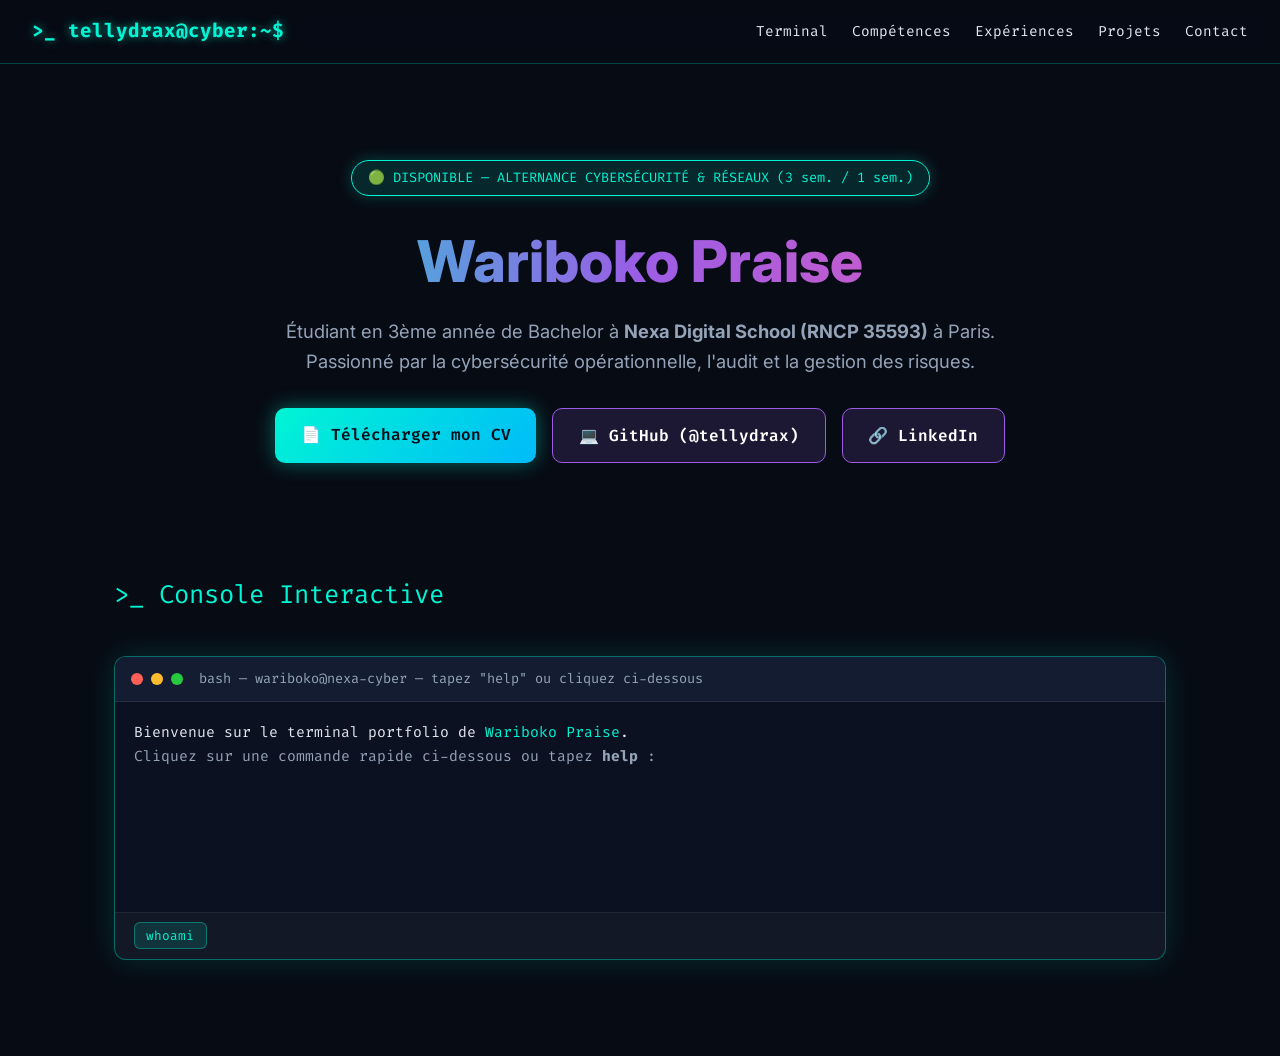
==== index.html @ 9acf6474 "Add initial HTML structure for portfolio site" ====
<!DOCTYPE html>
<html lang="fr">
<head>
  <meta charset="UTF-8" />
  <meta name="viewport" content="width=device-width, initial-scale=1.0" />
  <title>Wariboko Praise | Cybersécurité & Réseaux</title>
  <link href="https://fonts.googleapis.com/css2?family=Fira+Code:wght@400;600;700&family=Inter:wght@400;600;800&display=swap" rel="stylesheet">
  <style>
    :root {
      --bg: #070b14;
      --card: rgba(15, 23, 42, 0.85);
      --cyan: #00f5d4;
      --purple: #9b5de5;
      --pink: #f15bb5;
      --yellow: #fee440;
      --text: #e2e8f0;
      --muted: #94a3b8;
    }

    * { box-sizing: border-box; margin: 0; padding: 0; scroll-behavior: smooth; }

    body {
      background-color: var(--bg);
      color: var(--text);
      font-family: 'Inter', sans-serif;
      overflow-x: hidden;
      line-height: 1.6;
    }

    canvas#matrix {
      position: fixed;
      top: 0; left: 0;
      width: 100%; height: 100%;
      z-index: -1;
      opacity: 0.16;
    }

    nav {
      position: sticky;
      top: 0;
      z-index: 100;
      backdrop-filter: blur(12px);
      background: rgba(7, 11, 20, 0.8);
      border-bottom: 1px solid rgba(0, 245, 212, 0.25);
      padding: 1rem 2rem;
      display: flex;
      justify-content: space-between;
      align-items: center;
    }

    .logo {
      font-family: 'Fira Code', monospace;
      font-weight: 700;
      font-size: 1.2rem;
      color: var(--cyan);
      text-shadow: 0 0 10px rgba(0, 245, 212, 0.6);
    }

    .nav-links { display: flex; gap: 1.5rem; flex-wrap: wrap; }
    .nav-links a {
      color: var(--text);
      text-decoration: none;
      font-family: 'Fira Code', monospace;
      font-size: 0.9rem;
      transition: 0.25s;
    }
    .nav-links a:hover { color: var(--cyan); text-shadow: 0 0 8px var(--cyan); }

    .container { max-width: 1100px; margin: 0 auto; padding: 2rem 1.5rem; }

    .hero {
      text-align: center;
      padding: 4rem 1rem 3rem;
    }

    .badge-status {
      display: inline-block;
      padding: 0.4rem 1rem;
      border-radius: 999px;
      background: rgba(0, 245, 212, 0.12);
      border: 1px solid var(--cyan);
      color: var(--cyan);
      font-family: 'Fira Code', monospace;
      font-size: 0.85rem;
      margin-bottom: 1.2rem;
      box-shadow: 0 0 15px rgba(0, 245, 212, 0.25);
    }

    h1 {
      font-size: clamp(2.2rem, 5vw, 3.6rem);
      font-weight: 800;
      background: linear-gradient(90deg, var(--cyan), var(--purple), var(--pink));
      -webkit-background-clip: text;
      -webkit-text-fill-color: transparent;
      margin-bottom: 0.6rem;
    }

    .subtitle {
      font-size: 1.15rem;
      color: var(--muted);
      max-width: 720px;
      margin: 0 auto 2rem;
    }

    .cta-group {
      display: flex;
      gap: 1rem;
      justify-content: center;
      flex-wrap: wrap;
    }

    .btn {
      padding: 0.85rem 1.6rem;
      border-radius: 10px;
      font-family: 'Fira Code', monospace;
      font-weight: 600;
      text-decoration: none;
      transition: transform 0.2s, box-shadow 0.2s;
      cursor: pointer;
    }

    .btn-primary {
      background: linear-gradient(135deg, var(--cyan), #00bbf9);
      color: #041019;
      box-shadow: 0 0 20px rgba(0, 245, 212, 0.4);
    }
    .btn-primary:hover { transform: translateY(-3px); box-shadow: 0 0 28px rgba(0, 245, 212, 0.7); }

    .btn-secondary {
      background: rgba(155, 93, 229, 0.15);
      border: 1px solid var(--purple);
      color: #fff;
    }
    .btn-secondary:hover { transform: translateY(-3px); box-shadow: 0 0 20px rgba(155, 93, 229, 0.5); }

    .terminal {
      background: #0b1120;
      border: 1px solid rgba(0, 245, 212, 0.4);
      border-radius: 12px;
      box-shadow: 0 0 30px rgba(0, 245, 212, 0.15);
      margin: 2.5rem auto;
      overflow: hidden;
      font-family: 'Fira Code', monospace;
    }

    .terminal-header {
      background: #131c31;
      padding: 0.7rem 1rem;
      display: flex;
      align-items: center;
      gap: 0.5rem;
      border-bottom: 1px solid rgba(255,255,255,0.08);
    }

    .dot { width: 12px; height: 12px; border-radius: 50%; }
    .dot.red { background: #ff5f56; }
    .dot.yellow { background: #ffbd2e; }
    .dot.green { background: #27c93f; }
    .terminal-title { margin-left: 0.5rem; font-size: 0.85rem; color: var(--muted); }

    .terminal-body {
      padding: 1.2rem;
      min-height: 210px;
      max-height: 300px;
      overflow-y: auto;
      font-size: 0.92rem;
    }

    .cmd-line { display: flex; align-items: center; gap: 0.5rem; margin-top: 0.6rem; }
    .prompt { color: var(--cyan); font-weight: 700; }

    #terminal-input {
      background: transparent;
      border: none;
      outline: none;
      color: #fff;
      font-family: 'Fira Code', monospace;
      font-size: 0.92rem;
      width: 100%;
    }

    .quick-cmds {
      padding: 0.6rem 1.2rem;
      background: rgba(255,255,255,0.03);
      display: flex;
      gap: 0.6rem;
      flex-wrap: wrap;
      border-top: 1px solid rgba(255,255,255,0.06);
    }

    .chip {
      background: rgba(0, 245, 212, 0.12);
      border: 1px solid rgba(0, 245, 212, 0.35);
      color: var(--cyan);
      padding: 0.25rem 0.7rem;
      border-radius: 6px;
      font-family: 'Fira Code', monospace;
      font-size: 0.8rem;
      cursor: pointer;
      transition: 0.2s;
    }
    .chip:hover { background: var(--cyan); color: #051019; }

    section { margin: 4rem 0; }
    .section-title {
      font-family: 'Fira Code', monospace;
      font-size: 1.6rem;
      margin-bottom: 1.5rem;
      color: var(--cyan);
      display: flex;
      align-items: center;
      gap: 0.6rem;
    }

    .grid {
      display: grid;
      grid-template-columns: repeat(auto-fit, minmax(290px, 1fr));
      gap: 1.5rem;
    }

    .card {
      background: var(--card);
      border: 1px solid rgba(155, 93, 229, 0.35);
      border-radius: 14px;
      padding: 1.5rem;
      backdrop-filter: blur(10px);
      transition: transform 0.25s, border-color 0.25s, box-shadow 0.25s;
    }

    .card:hover {
      transform: translateY(-5px);
      border-color: var(--cyan);
      box-shadow: 0 10px 25px rgba(0, 245, 212, 0.18);
    }

    .card h3 { color: #fff; margin-bottom: 0.5rem; font-size: 1.15rem; }
    .card .meta { color: var(--pink); font-family: 'Fira Code', monospace; font-size: 0.85rem; margin-bottom: 0.8rem; }
    .card ul { padding-left: 1.1rem; color: var(--muted); font-size: 0.95rem; }
    .card ul li { margin-bottom: 0.4rem; }

    .tags { display: flex; flex-wrap: wrap; gap: 0.5rem; margin-top: 0.8rem; }
    .tag {
      font-family: 'Fira Code', monospace;
      font-size: 0.78rem;
      padding: 0.3rem 0.65rem;
      border-radius: 6px;
      background: rgba(241, 91, 181, 0.15);
      border: 1px solid rgba(241, 91, 181, 0.4);
      color: #ff85d0;
    }
    .tag.cyan {
      background: rgba(0, 245, 212, 0.12);
      border-color: rgba(0, 245, 212, 0.4);
      color: var(--cyan);
    }
    .tag.yellow {
      background: rgba(254, 228, 64, 0.12);
      border-color: rgba(254, 228, 64, 0.4);
      color: var(--yellow);
    }

    footer {
      text-align: center;
      padding: 2.5rem 1rem;
      border-top: 1px solid rgba(255,255,255,0.08);
      color: var(--muted);
      font-family: 'Fira Code', monospace;
      font-size: 0.85rem;
    }
  </style>
</head>
<body>

<canvas id="matrix"></canvas>

<nav>
  <div class="logo">&gt;_ tellydrax@cyber:~$</div>
  <div class="nav-links">
    <a href="#terminal">Terminal</a>
    <a href="#competences">Compétences</a>
    <a href="#experiences">Expériences</a>
    <a href="#projets">Projets</a>
    <a href="#contact">Contact</a>
  </div>
</nav>

<div class="container">
  <!-- HERO -->
  <header class="hero">
    <div class="badge-status">🟢 DISPONIBLE — ALTERNANCE CYBERSÉCURITÉ & RÉSEAUX (3 sem. / 1 sem.)</div>
    <h1>Wariboko Praise</h1>
    <p class="subtitle">
      Étudiant en 3ème année de Bachelor à <strong>Nexa Digital School (RNCP 35593)</strong> à Paris.
      Passionné par la cybersécurité opérationnelle, l'audit et la gestion des risques.
    </p>
    <div class="cta-group">
      <a href="CV_Wariboko_Praise.pdf" target="_blank" class="btn btn-primary">📄 Télécharger mon CV</a>
      <a href="https://github.com/tellydrax" target="_blank" class="btn btn-secondary">💻 GitHub (@tellydrax)</a>
      <a href="https://www.linkedin.com/in/wariboko-praise" target="_blank" class="btn btn-secondary">🔗 LinkedIn</a>
    </div>
  </header>

  <!-- INTERACTIVE TERMINAL -->
  <section id="terminal">
    <div class="section-title">&gt;_ Console Interactive</div>
    <div class="terminal">
      <div class="terminal-header">
        <span class="dot red"></span>
        <span class="dot yellow"></span>
        <span class="dot green"></span>
        <span class="terminal-title">bash — wariboko@nexa-cyber — tapez "help" ou cliquez ci-dessous</span>
      </div>
      <div class="terminal-body" id="terminal-output">
        <div>Bienvenue sur le terminal portfolio de <span style="color:var(--cyan)">Wariboko Praise</span>.</div>
        <div style="color:var(--muted)">Cliquez sur une commande rapide ci-dessous ou tapez <b>help</b> :</div>
      </div>
      <div class="quick-cmds">
        <button class="chip" onclick="runCmd('whoami')">whoami</button>
        <button class="chip" onclick="runCmd('
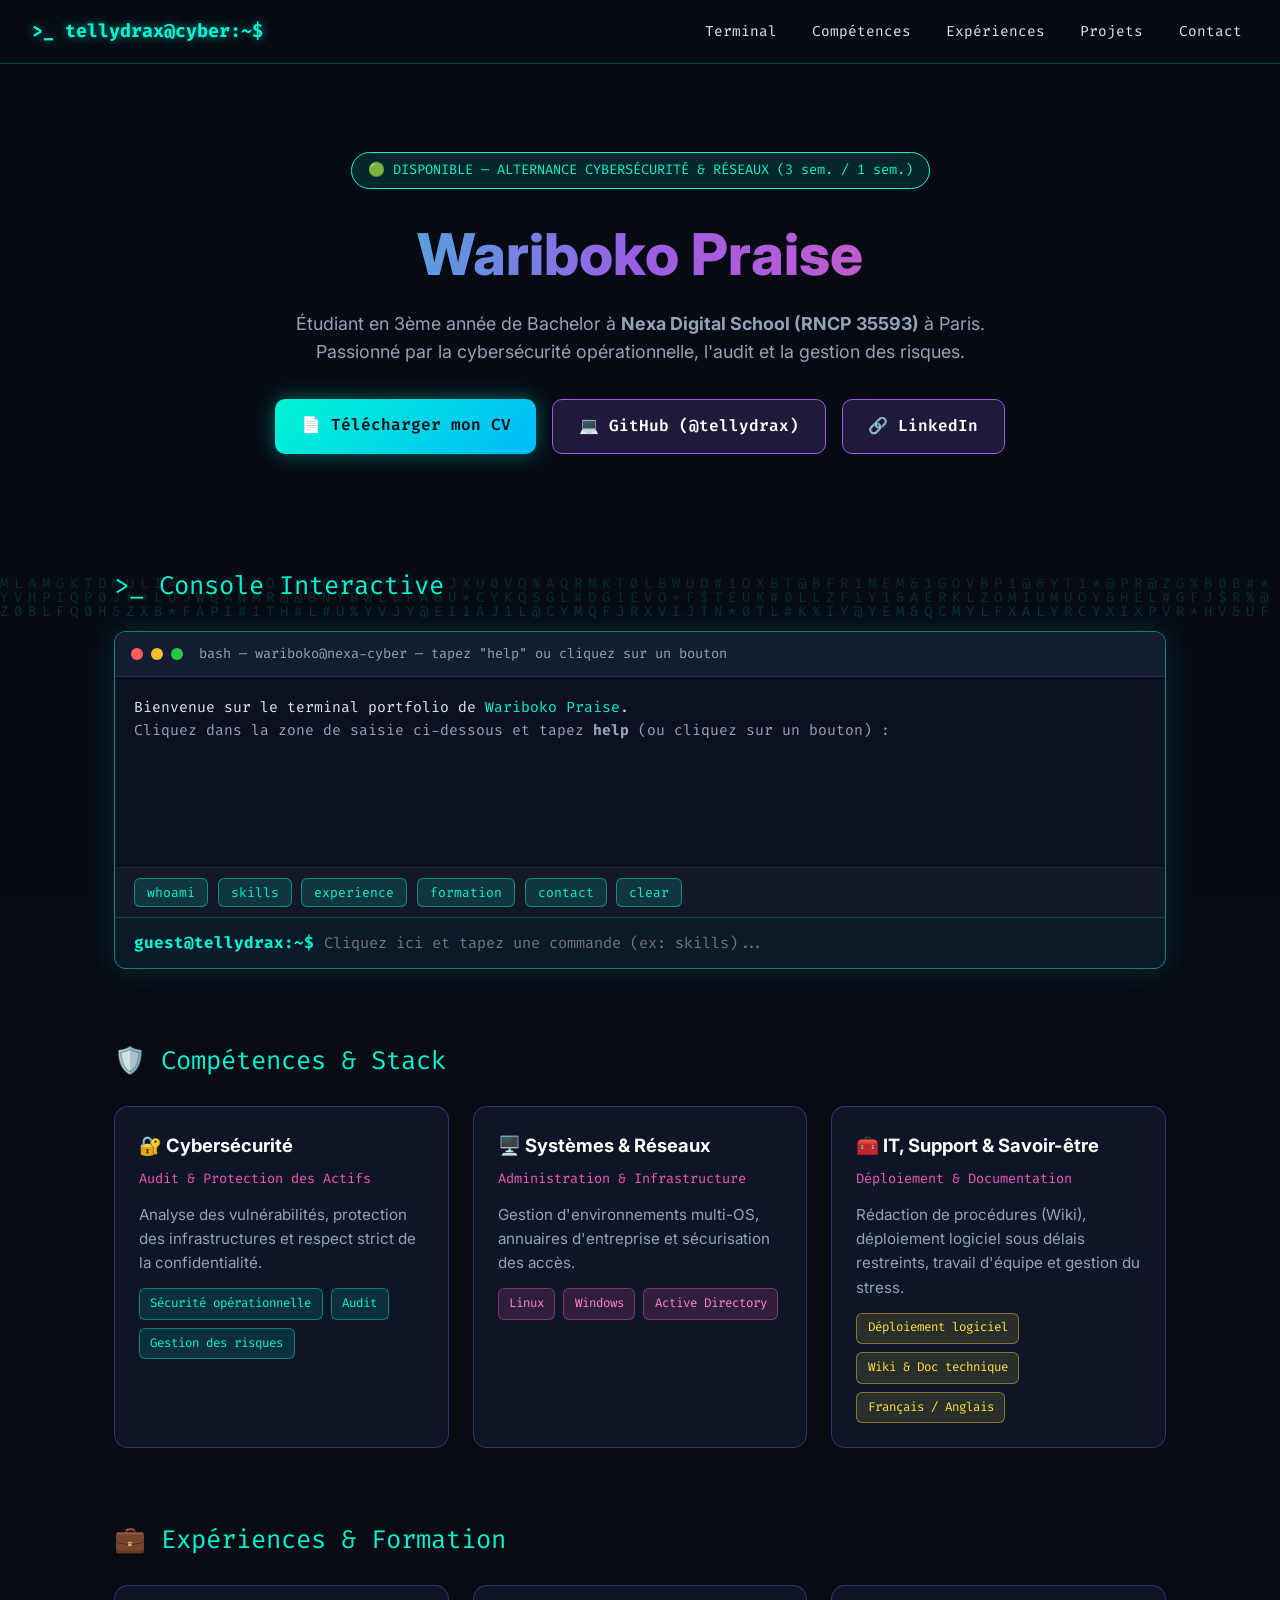
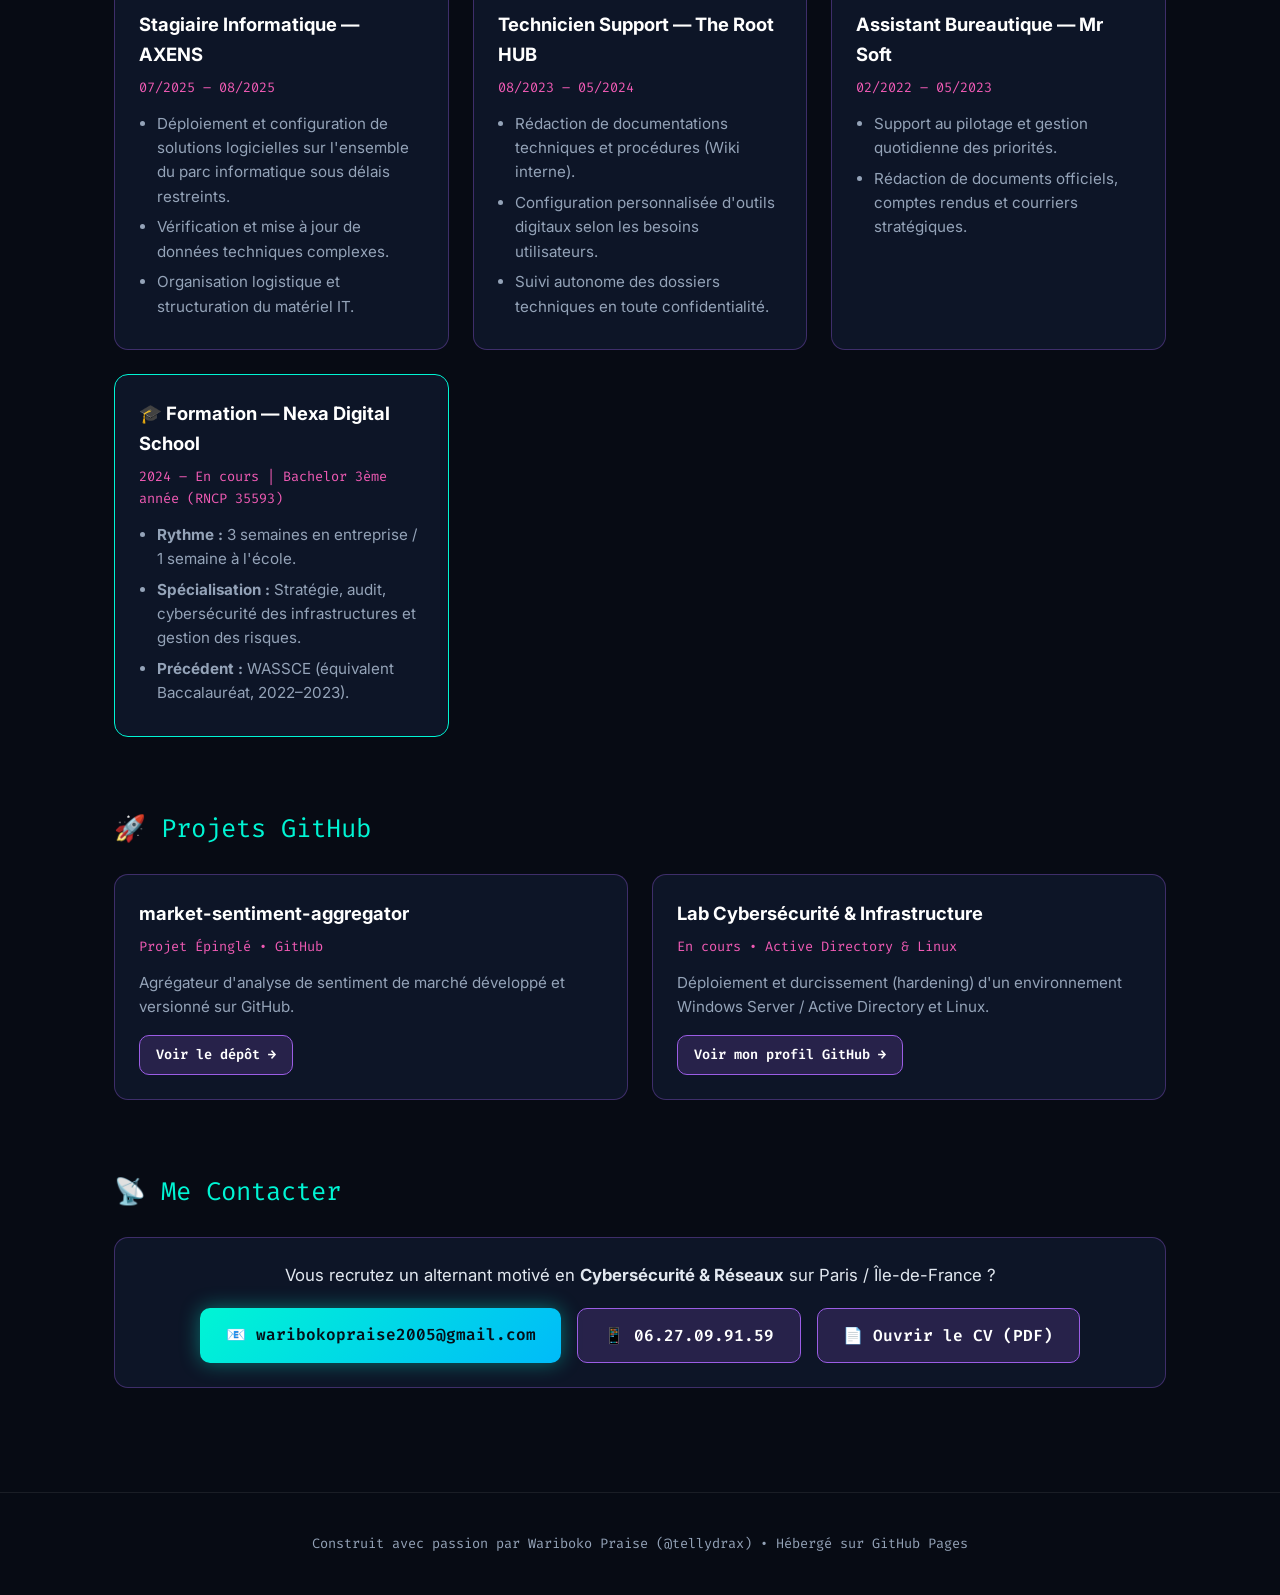
==== commit 19f84ef9: "Refactor styles for improved UI consistency Updated CSS variables for card opacity and background co" ====
--- a/index.html
+++ b/index.html
@@ -8,7 +8,7 @@
   <style>
     :root {
       --bg: #070b14;
-      --card: rgba(15, 23, 42, 0.85);
+      --card: rgba(15, 23, 42, 0.92);
       --cyan: #00f5d4;
       --purple: #9b5de5;
       --pink: #f15bb5;
@@ -17,7 +17,8 @@
       --muted: #94a3b8;
     }
 
-    * { box-sizing: border-box; margin: 0; padding: 0; scroll-behavior: smooth; }
+    * { box-sizing: border-box; margin: 0; padding: 0; }
+    html { scroll-behavior: smooth; }
 
     body {
       background-color: var(--bg);
@@ -25,53 +26,62 @@
       font-family: 'Inter', sans-serif;
       overflow-x: hidden;
       line-height: 1.6;
+      position: relative;
     }
 
     canvas#matrix {
       position: fixed;
       top: 0; left: 0;
       width: 100%; height: 100%;
-      z-index: -1;
+      z-index: 0;
+      pointer-events: none;
       opacity: 0.16;
     }
 
     nav {
       position: sticky;
       top: 0;
-      z-index: 100;
+      z-index: 1000;
       backdrop-filter: blur(12px);
-      background: rgba(7, 11, 20, 0.8);
+      background: rgba(7, 11, 20, 0.92);
       border-bottom: 1px solid rgba(0, 245, 212, 0.25);
       padding: 1rem 2rem;
       display: flex;
       justify-content: space-between;
       align-items: center;
+      flex-wrap: wrap;
+      gap: 1rem;
     }
 
     .logo {
       font-family: 'Fira Code', monospace;
       font-weight: 700;
-      font-size: 1.2rem;
+      font-size: 1.15rem;
       color: var(--cyan);
       text-shadow: 0 0 10px rgba(0, 245, 212, 0.6);
     }
 
-    .nav-links { display: flex; gap: 1.5rem; flex-wrap: wrap; }
+    .nav-links { display: flex; gap: 1.4rem; flex-wrap: wrap; }
     .nav-links a {
       color: var(--text);
       text-decoration: none;
       font-family: 'Fira Code', monospace;
       font-size: 0.9rem;
-      transition: 0.25s;
+      cursor: pointer;
+      padding: 0.25rem 0.4rem;
+      transition: 0.2s;
     }
     .nav-links a:hover { color: var(--cyan); text-shadow: 0 0 8px var(--cyan); }
 
-    .container { max-width: 1100px; margin: 0 auto; padding: 2rem 1.5rem; }
-
-    .hero {
-      text-align: center;
-      padding: 4rem 1rem 3rem;
-    }
+    .container {
+      position: relative;
+      z-index: 10;
+      max-width: 1100px;
+      margin: 0 auto;
+      padding: 2rem 1.5rem;
+    }
+
+    .hero { text-align: center; padding: 3.5rem 1rem 2.5rem; }
 
     .badge-status {
       display: inline-block;
@@ -83,7 +93,6 @@
       font-family: 'Fira Code', monospace;
       font-size: 0.85rem;
       margin-bottom: 1.2rem;
-      box-shadow: 0 0 15px rgba(0, 245, 212, 0.25);
     }
 
     h1 {
@@ -96,18 +105,13 @@
     }
 
     .subtitle {
-      font-size: 1.15rem;
+      font-size: 1.12rem;
       color: var(--muted);
       max-width: 720px;
       margin: 0 auto 2rem;
     }
 
-    .cta-group {
-      display: flex;
-      gap: 1rem;
-      justify-content: center;
-      flex-wrap: wrap;
-    }
+    .cta-group { display: flex; gap: 1rem; justify-content: center; flex-wrap: wrap; }
 
     .btn {
       padding: 0.85rem 1.6rem;
@@ -115,8 +119,9 @@
       font-family: 'Fira Code', monospace;
       font-weight: 600;
       text-decoration: none;
-      transition: transform 0.2s, box-shadow 0.2s;
+      transition: 0.2s;
       cursor: pointer;
+      display: inline-block;
     }
 
     .btn-primary {
@@ -124,23 +129,25 @@
       color: #041019;
       box-shadow: 0 0 20px rgba(0, 245, 212, 0.4);
     }
-    .btn-primary:hover { transform: translateY(-3px); box-shadow: 0 0 28px rgba(0, 245, 212, 0.7); }
+    .btn-primary:hover { transform: translateY(-2px); box-shadow: 0 0 28px rgba(0, 245, 212, 0.7); }
 
     .btn-secondary {
-      background: rgba(155, 93, 229, 0.15);
+      background: rgba(155, 93, 229, 0.18);
       border: 1px solid var(--purple);
       color: #fff;
     }
-    .btn-secondary:hover { transform: translateY(-3px); box-shadow: 0 0 20px rgba(155, 93, 229, 0.5); }
-
+    .btn-secondary:hover { transform: translateY(-2px); box-shadow: 0 0 20px rgba(155, 93, 229, 0.5); }
+
+    /* Interactive Terminal */
     .terminal {
       background: #0b1120;
-      border: 1px solid rgba(0, 245, 212, 0.4);
+      border: 1px solid rgba(0, 245, 212, 0.5);
       border-radius: 12px;
       box-shadow: 0 0 30px rgba(0, 245, 212, 0.15);
-      margin: 2.5rem auto;
+      margin: 1.5rem auto;
       overflow: hidden;
       font-family: 'Fira Code', monospace;
+      cursor: text;
     }
 
     .terminal-header {
@@ -160,27 +167,35 @@
 
     .terminal-body {
       padding: 1.2rem;
-      min-height: 210px;
-      max-height: 300px;
+      min-height: 190px;
+      max-height: 290px;
       overflow-y: auto;
       font-size: 0.92rem;
     }
 
-    .cmd-line { display: flex; align-items: center; gap: 0.5rem; margin-top: 0.6rem; }
-    .prompt { color: var(--cyan); font-weight: 700; }
+    .cmd-line {
+      display: flex;
+      align-items: center;
+      gap: 0.6rem;
+      padding: 0.75rem 1.2rem;
+      background: rgba(0, 245, 212, 0.04);
+      border-top: 1px solid rgba(0, 245, 212, 0.2);
+    }
+    .prompt { color: var(--cyan); font-weight: 700; white-space: nowrap; }
 
     #terminal-input {
       background: transparent;
       border: none;
       outline: none;
-      color: #fff;
-      font-family: 'Fira Code', monospace;
-      font-size: 0.92rem;
+      color: #ffffff;
+      caret-color: var(--cyan);
+      font-family: 'Fira Code', monospace;
+      font-size: 0.95rem;
       width: 100%;
     }
 
     .quick-cmds {
-      padding: 0.6rem 1.2rem;
+      padding: 0.65rem 1.2rem;
       background: rgba(255,255,255,0.03);
       display: flex;
       gap: 0.6rem;
@@ -189,27 +204,24 @@
     }
 
     .chip {
-      background: rgba(0, 245, 212, 0.12);
-      border: 1px solid rgba(0, 245, 212, 0.35);
+      background: rgba(0, 245, 212, 0.14);
+      border: 1px solid rgba(0, 245, 212, 0.45);
       color: var(--cyan);
-      padding: 0.25rem 0.7rem;
+      padding: 0.3rem 0.75rem;
       border-radius: 6px;
       font-family: 'Fira Code', monospace;
-      font-size: 0.8rem;
+      font-size: 0.82rem;
       cursor: pointer;
       transition: 0.2s;
     }
     .chip:hover { background: var(--cyan); color: #051019; }
 
-    section { margin: 4rem 0; }
+    section { margin: 4.5rem 0; scroll-margin-top: 85px; }
     .section-title {
       font-family: 'Fira Code', monospace;
       font-size: 1.6rem;
       margin-bottom: 1.5rem;
       color: var(--cyan);
-      display: flex;
-      align-items: center;
-      gap: 0.6rem;
     }
 
     .grid {
@@ -223,12 +235,10 @@
       border: 1px solid rgba(155, 93, 229, 0.35);
       border-radius: 14px;
       padding: 1.5rem;
-      backdrop-filter: blur(10px);
-      transition: transform 0.25s, border-color 0.25s, box-shadow 0.25s;
-    }
-
+      transition: 0.25s;
+    }
     .card:hover {
-      transform: translateY(-5px);
+      transform: translateY(-4px);
       border-color: var(--cyan);
       box-shadow: 0 10px 25px rgba(0, 245, 212, 0.18);
     }
@@ -248,18 +258,12 @@
       border: 1px solid rgba(241, 91, 181, 0.4);
       color: #ff85d0;
     }
-    .tag.cyan {
-      background: rgba(0, 245, 212, 0.12);
-      border-color: rgba(0, 245, 212, 0.4);
-      color: var(--cyan);
-    }
-    .tag.yellow {
-      background: rgba(254, 228, 64, 0.12);
-      border-color: rgba(254, 228, 64, 0.4);
-      color: var(--yellow);
-    }
+    .tag.cyan { background: rgba(0, 245, 212, 0.12); border-color: rgba(0, 245, 212, 0.4); color: var(--cyan); }
+    .tag.yellow { background: rgba(254, 228, 64, 0.12); border-color: rgba(254, 228, 64, 0.4); color: var(--yellow); }
 
     footer {
+      position: relative;
+      z-index: 10;
       text-align: center;
       padding: 2.5rem 1rem;
       border-top: 1px solid rgba(255,255,255,0.08);
@@ -276,16 +280,15 @@
 <nav>
   <div class="logo">&gt;_ tellydrax@cyber:~$</div>
   <div class="nav-links">
-    <a href="#terminal">Terminal</a>
-    <a href="#competences">Compétences</a>
-    <a href="#experiences">Expériences</a>
-    <a href="#projets">Projets</a>
-    <a href="#contact">Contact</a>
+    <a href="#terminal" data-target="terminal">Terminal</a>
+    <a href="#competences" data-target="competences">Compétences</a>
+    <a href="#experiences" data-target="experiences">Expériences</a>
+    <a href="#projets" data-target="projets">Projets</a>
+    <a href="#contact" data-target="contact">Contact</a>
   </div>
 </nav>
 
 <div class="container">
-  <!-- HERO -->
   <header class="hero">
     <div class="badge-status">🟢 DISPONIBLE — ALTERNANCE CYBERSÉCURITÉ & RÉSEAUX (3 sem. / 1 sem.)</div>
     <h1>Wariboko Praise</h1>
@@ -300,20 +303,239 @@
     </div>
   </header>
 
-  <!-- INTERACTIVE TERMINAL -->
   <section id="terminal">
     <div class="section-title">&gt;_ Console Interactive</div>
-    <div class="terminal">
+    <div class="terminal" id="terminal-box">
       <div class="terminal-header">
         <span class="dot red"></span>
         <span class="dot yellow"></span>
         <span class="dot green"></span>
-        <span class="terminal-title">bash — wariboko@nexa-cyber — tapez "help" ou cliquez ci-dessous</span>
+        <span class="terminal-title">bash — wariboko@nexa-cyber — tapez "help" ou cliquez sur un bouton</span>
       </div>
       <div class="terminal-body" id="terminal-output">
         <div>Bienvenue sur le terminal portfolio de <span style="color:var(--cyan)">Wariboko Praise</span>.</div>
-        <div style="color:var(--muted)">Cliquez sur une commande rapide ci-dessous ou tapez <b>help</b> :</div>
+        <div style="color:var(--muted)">Cliquez dans la zone de saisie ci-dessous et tapez <b>help</b> (ou cliquez sur un bouton) :</div>
       </div>
       <div class="quick-cmds">
-        <button class="chip" onclick="runCmd('whoami')">whoami</button>
-        <button class="chip" onclick="runCmd('
+        <button type="button" class="chip" data-cmd="whoami">whoami</button>
+        <button type="button" class="chip" data-cmd="skills">skills</button>
+        <button type="button" class="chip" data-cmd="experience">experience</button>
+        <button type="button" class="chip" data-cmd="formation">formation</button>
+        <button type="button" class="chip" data-cmd="contact">contact</button>
+        <button type="button" class="chip" data-cmd="clear">clear</button>
+      </div>
+      <div class="cmd-line">
+        <span class="prompt">guest@tellydrax:~$</span>
+        <input type="text" id="terminal-input" placeholder="Cliquez ici et tapez une commande (ex: skills)..." autocomplete="off" />
+      </div>
+    </div>
+  </section>
+
+  <section id="competences">
+    <div class="section-title">🛡️ Compétences & Stack</div>
+    <div class="grid">
+      <div class="card">
+        <h3>🔐 Cybersécurité</h3>
+        <div class="meta">Audit & Protection des Actifs</div>
+        <p style="color:var(--muted); font-size:0.95rem;">Analyse des vulnérabilités, protection des infrastructures et respect strict de la confidentialité.</p>
+        <div class="tags">
+          <span class="tag cyan">Sécurité opérationnelle</span>
+          <span class="tag cyan">Audit</span>
+          <span class="tag cyan">Gestion des risques</span>
+        </div>
+      </div>
+      <div class="card">
+        <h3>🖥️ Systèmes & Réseaux</h3>
+        <div class="meta">Administration & Infrastructure</div>
+        <p style="color:var(--muted); font-size:0.95rem;">Gestion d'environnements multi-OS, annuaires d'entreprise et sécurisation des accès.</p>
+        <div class="tags">
+          <span class="tag">Linux</span>
+          <span class="tag">Windows</span>
+          <span class="tag">Active Directory</span>
+        </div>
+      </div>
+      <div class="card">
+        <h3>🧰 IT, Support & Savoir-être</h3>
+        <div class="meta">Déploiement & Documentation</div>
+        <p style="color:var(--muted); font-size:0.95rem;">Rédaction de procédures (Wiki), déploiement logiciel sous délais restreints, travail d'équipe et gestion du stress.</p>
+        <div class="tags">
+          <span class="tag yellow">Déploiement logiciel</span>
+          <span class="tag yellow">Wiki & Doc technique</span>
+          <span class="tag yellow">Français / Anglais</span>
+        </div>
+      </div>
+    </div>
+  </section>
+
+  <section id="experiences">
+    <div class="section-title">💼 Expériences & Formation</div>
+    <div class="grid">
+      <div class="card">
+        <h3>Stagiaire Informatique — AXENS</h3>
+        <div class="meta">07/2025 – 08/2025</div>
+        <ul>
+          <li>Déploiement et configuration de solutions logicielles sur l'ensemble du parc informatique sous délais restreints.</li>
+          <li>Vérification et mise à jour de données techniques complexes.</li>
+          <li>Organisation logistique et structuration du matériel IT.</li>
+        </ul>
+      </div>
+      <div class="card">
+        <h3>Technicien Support — The Root HUB</h3>
+        <div class="meta">08/2023 – 05/2024</div>
+        <ul>
+          <li>Rédaction de documentations techniques et procédures (Wiki interne).</li>
+          <li>Configuration personnalisée d'outils digitaux selon les besoins utilisateurs.</li>
+          <li>Suivi autonome des dossiers techniques en toute confidentialité.</li>
+        </ul>
+      </div>
+      <div class="card">
+        <h3>Assistant Bureautique — Mr Soft</h3>
+        <div class="meta">02/2022 – 05/2023</div>
+        <ul>
+          <li>Support au pilotage et gestion quotidienne des priorités.</li>
+          <li>Rédaction de documents officiels, comptes rendus et courriers stratégiques.</li>
+        </ul>
+      </div>
+      <div class="card" style="border-color: var(--cyan);">
+        <h3>🎓 Formation — Nexa Digital School</h3>
+        <div class="meta">2024 – En cours | Bachelor 3ème année (RNCP 35593)</div>
+        <ul>
+          <li><strong>Rythme :</strong> 3 semaines en entreprise / 1 semaine à l'école.</li>
+          <li><strong>Spécialisation :</strong> Stratégie, audit, cybersécurité des infrastructures et gestion des risques.</li>
+          <li><strong>Précédent :</strong> WASSCE (équivalent Baccalauréat, 2022–2023).</li>
+        </ul>
+      </div>
+    </div>
+  </section>
+
+  <section id="projets">
+    <div class="section-title">🚀 Projets GitHub</div>
+    <div class="grid">
+      <div class="card">
+        <h3>market-sentiment-aggregator</h3>
+        <div class="meta">Projet Épinglé • GitHub</div>
+        <p style="color:var(--muted); font-size:0.95rem; margin-bottom:1rem;">
+          Agrégateur d'analyse de sentiment de marché développé et versionné sur GitHub.
+        </p>
+        <a href="https://github.com/tellydrax/market-sentiment-aggregator" target="_blank" class="btn btn-secondary" style="padding:0.5rem 1rem; font-size:0.85rem;">Voir le dépôt →</a>
+      </div>
+      <div class="card">
+        <h3>Lab Cybersécurité & Infrastructure</h3>
+        <div class="meta">En cours • Active Directory & Linux</div>
+        <p style="color:var(--muted); font-size:0.95rem; margin-bottom:1rem;">
+          Déploiement et durcissement (hardening) d'un environnement Windows Server / Active Directory et Linux.
+        </p>
+        <a href="https://github.com/tellydrax" target="_blank" class="btn btn-secondary" style="padding:0.5rem 1rem; font-size:0.85rem;">Voir mon profil GitHub →</a>
+      </div>
+    </div>
+  </section>
+
+  <section id="contact">
+    <div class="section-title">📡 Me Contacter</div>
+    <div class="card" style="text-align:center;">
+      <p style="font-size:1.05rem; margin-bottom:1.2rem;">
+        Vous recrutez un alternant motivé en <strong>Cybersécurité & Réseaux</strong> sur Paris / Île-de-France ?
+      </p>
+      <div class="cta-group">
+        <a href="mailto:waribokopraise2005@gmail.com" class="btn btn-primary">📧 waribokopraise2005@gmail.com</a>
+        <a href="tel:+33627099159" class="btn btn-secondary">📱 06.27.09.91.59</a>
+        <a href="CV_Wariboko_Praise.pdf" target="_blank" class="btn btn-secondary">📄 Ouvrir le CV (PDF)</a>
+      </div>
+    </div>
+  </section>
+</div>
+
+<footer>
+  Construit avec passion par Wariboko Praise (@tellydrax) • Hébergé sur GitHub Pages
+</footer>
+
+<script>
+  document.addEventListener('DOMContentLoaded', () => {
+    // Smooth Navigation
+    document.querySelectorAll('.nav-links a').forEach(link => {
+      link.addEventListener('click', (e) => {
+        const targetId = link.getAttribute('data-target');
+        const targetEl = document.getElementById(targetId);
+        if (targetEl) {
+          e.preventDefault();
+          targetEl.scrollIntoView({ behavior: 'smooth' });
+        }
+      });
+    });
+
+    // Matrix Background
+    const canvas = document.getElementById('matrix');
+    const ctx = canvas.getContext('2d');
+    function resizeCanvas() {
+      canvas.width = window.innerWidth;
+      canvas.height = window.innerHeight;
+    }
+    resizeCanvas();
+    window.addEventListener('resize', resizeCanvas);
+
+    const letters = '01ABCDEFGHIJKLMNOPQRSTUVWXYZ@#$%&*';
+    const fontSize = 14;
+    const drops = Array(Math.floor(window.innerWidth / fontSize)).fill(1);
+
+    setInterval(() => {
+      ctx.fillStyle = 'rgba(7, 11, 20, 0.08)';
+      ctx.fillRect(0, 0, canvas.width, canvas.height);
+      ctx.fillStyle = '#00f5d4';
+      ctx.font = fontSize + 'px Fira Code';
+      for (let i = 0; i < drops.length; i++) {
+        const text = letters[Math.floor(Math.random() * letters.length)];
+        ctx.fillText(text, i * fontSize, drops[i] * fontSize);
+        if (drops[i] * fontSize > canvas.height && Math.random() > 0.975) drops[i] = 0;
+        drops[i]++;
+      }
+    }, 45);
+
+    // Interactive Terminal
+    const output = document.getElementById('terminal-output');
+    const input = document.getElementById('terminal-input');
+    const terminalBox = document.getElementById('terminal-box');
+
+    const commands = {
+      help: 'Commandes : <span style="color:#00f5d4">whoami</span>, <span style="color:#00f5d4">skills</span>, <span style="color:#00f5d4">experience</span>, <span style="color:#00f5d4">formation</span>, <span style="color:#00f5d4">contact</span>, <span style="color:#00f5d4">clear</span>',
+      whoami: 'Wariboko Praise — Étudiant Bachelor 3 Cybersécurité & Réseaux à Nexa Digital School (Paris). En recherche d\'alternance (3 sem. entreprise / 1 sem. école).',
+      skills: '[Cyber] Sécurité opérationnelle, Audit, Gestion des risques | [Systèmes] Linux, Windows, Active Directory | [IT] Déploiement logiciel, Wiki, Git.',
+      experience: '• 07/2025-08/2025 : Stagiaire Informatique @ AXENS<br>• 08/2023-05/2024 : Technicien Support @ The Root HUB<br>• 02/2022-05/2023 : Assistant Bureautique @ Mr Soft',
+      formation: 'Bachelor Nexa Digital School 3ème année (RNCP 35593) — Stratégie, audit, cybersécurité des infrastructures et gestion des risques.',
+      contact: '📧 waribokopraise2005@gmail.com | 📱 06.27.09.91.59 | 📍 Paris, Île-de-France'
+    };
+
+    function runCmd(cmd) {
+      const clean = cmd.trim().toLowerCase();
+      if (!clean) return;
+      if (clean === 'clear') {
+        output.innerHTML = '';
+        return;
+      }
+      const line = document.createElement('div');
+      line.style.marginTop = '0.5rem';
+      line.innerHTML = `<span style="color:#00f5d4">guest@tellydrax:~$</span> ${cmd}<br><span style="color:#cbd5e1">${commands[clean] || 'Commande inconnue. Tapez <b>help</b>.'}</span>`;
+      output.appendChild(line);
+      output.scrollTop = output.scrollHeight;
+    }
+
+    terminalBox.addEventListener('click', (e) => {
+      if (!e.target.classList.contains('chip')) input.focus();
+    });
+
+    document.querySelectorAll('.chip').forEach(btn => {
+      btn.addEventListener('click', () => {
+        runCmd(btn.getAttribute('data-cmd'));
+        input.focus();
+      });
+    });
+
+    input.addEventListener('keydown', (e) => {
+      if (e.key === 'Enter') {
+        runCmd(input.value);
+        input.value = '';
+      }
+    });
+  });
+</script>
+</body>
+</html>
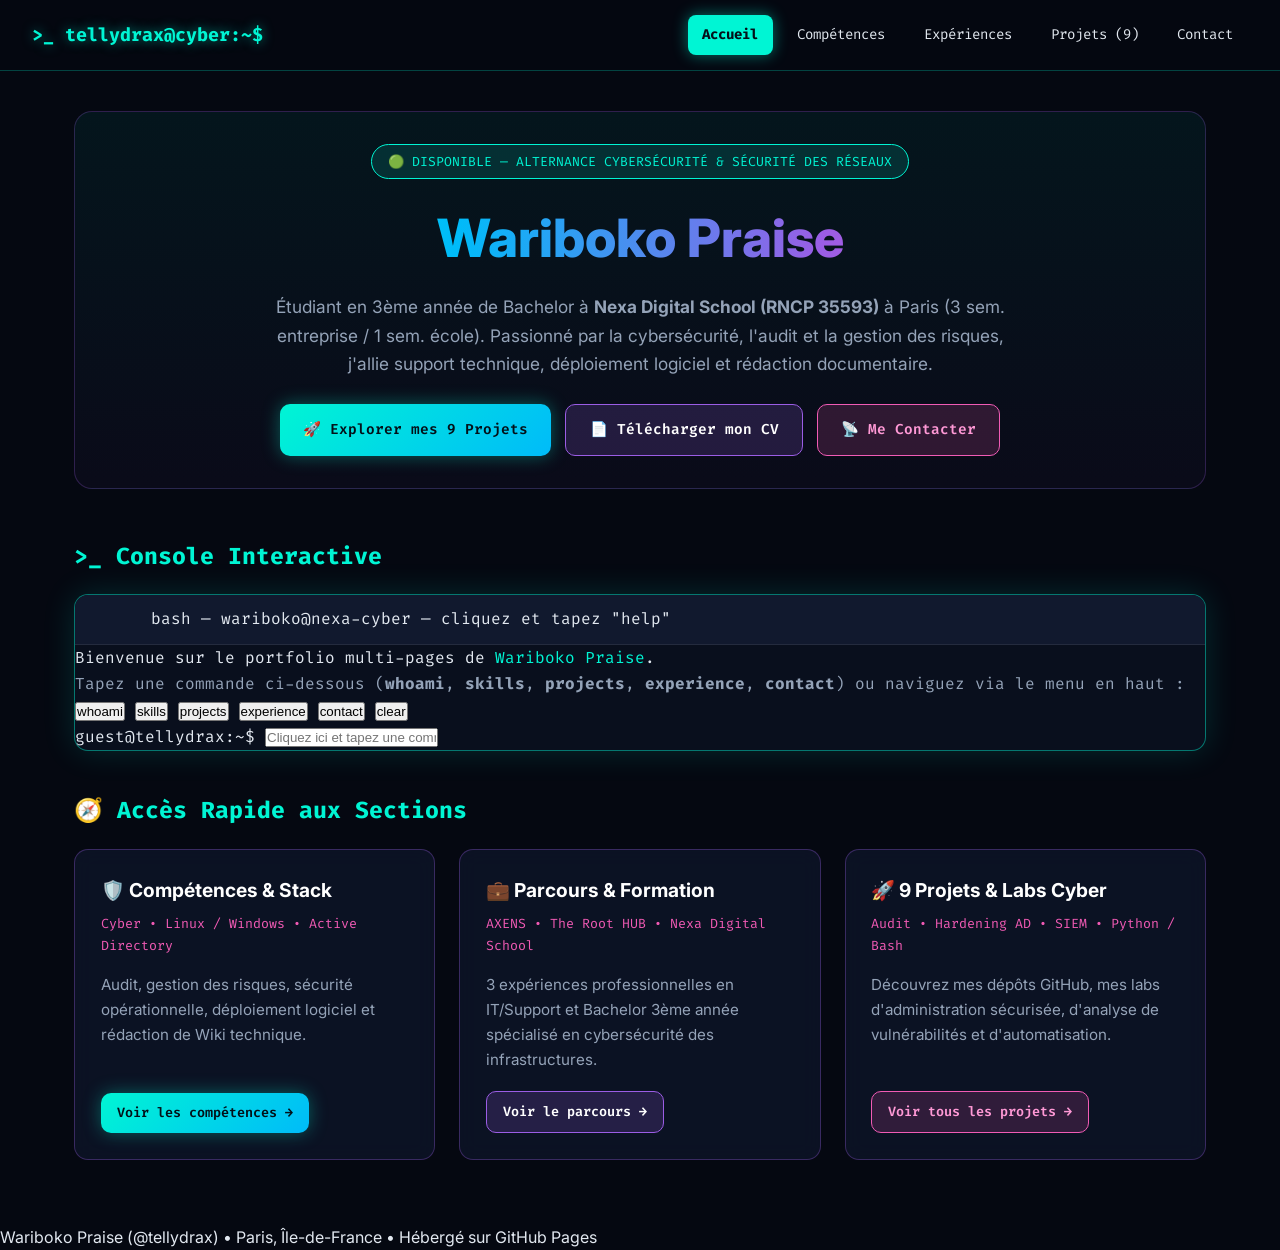
==== commit be799499: "Revise index.html structure and content Updated the title, navigation links, and content structure. " ====
--- a/index.html
+++ b/index.html
@@ -3,539 +3,94 @@
 <head>
   <meta charset="UTF-8" />
   <meta name="viewport" content="width=device-width, initial-scale=1.0" />
-  <title>Wariboko Praise | Cybersécurité & Réseaux</title>
-  <link href="https://fonts.googleapis.com/css2?family=Fira+Code:wght@400;600;700&family=Inter:wght@400;600;800&display=swap" rel="stylesheet">
-  <style>
-    :root {
-      --bg: #070b14;
-      --card: rgba(15, 23, 42, 0.92);
-      --cyan: #00f5d4;
-      --purple: #9b5de5;
-      --pink: #f15bb5;
-      --yellow: #fee440;
-      --text: #e2e8f0;
-      --muted: #94a3b8;
-    }
-
-    * { box-sizing: border-box; margin: 0; padding: 0; }
-    html { scroll-behavior: smooth; }
-
-    body {
-      background-color: var(--bg);
-      color: var(--text);
-      font-family: 'Inter', sans-serif;
-      overflow-x: hidden;
-      line-height: 1.6;
-      position: relative;
-    }
-
-    canvas#matrix {
-      position: fixed;
-      top: 0; left: 0;
-      width: 100%; height: 100%;
-      z-index: 0;
-      pointer-events: none;
-      opacity: 0.16;
-    }
-
-    nav {
-      position: sticky;
-      top: 0;
-      z-index: 1000;
-      backdrop-filter: blur(12px);
-      background: rgba(7, 11, 20, 0.92);
-      border-bottom: 1px solid rgba(0, 245, 212, 0.25);
-      padding: 1rem 2rem;
-      display: flex;
-      justify-content: space-between;
-      align-items: center;
-      flex-wrap: wrap;
-      gap: 1rem;
-    }
-
-    .logo {
-      font-family: 'Fira Code', monospace;
-      font-weight: 700;
-      font-size: 1.15rem;
-      color: var(--cyan);
-      text-shadow: 0 0 10px rgba(0, 245, 212, 0.6);
-    }
-
-    .nav-links { display: flex; gap: 1.4rem; flex-wrap: wrap; }
-    .nav-links a {
-      color: var(--text);
-      text-decoration: none;
-      font-family: 'Fira Code', monospace;
-      font-size: 0.9rem;
-      cursor: pointer;
-      padding: 0.25rem 0.4rem;
-      transition: 0.2s;
-    }
-    .nav-links a:hover { color: var(--cyan); text-shadow: 0 0 8px var(--cyan); }
-
-    .container {
-      position: relative;
-      z-index: 10;
-      max-width: 1100px;
-      margin: 0 auto;
-      padding: 2rem 1.5rem;
-    }
-
-    .hero { text-align: center; padding: 3.5rem 1rem 2.5rem; }
-
-    .badge-status {
-      display: inline-block;
-      padding: 0.4rem 1rem;
-      border-radius: 999px;
-      background: rgba(0, 245, 212, 0.12);
-      border: 1px solid var(--cyan);
-      color: var(--cyan);
-      font-family: 'Fira Code', monospace;
-      font-size: 0.85rem;
-      margin-bottom: 1.2rem;
-    }
-
-    h1 {
-      font-size: clamp(2.2rem, 5vw, 3.6rem);
-      font-weight: 800;
-      background: linear-gradient(90deg, var(--cyan), var(--purple), var(--pink));
-      -webkit-background-clip: text;
-      -webkit-text-fill-color: transparent;
-      margin-bottom: 0.6rem;
-    }
-
-    .subtitle {
-      font-size: 1.12rem;
-      color: var(--muted);
-      max-width: 720px;
-      margin: 0 auto 2rem;
-    }
-
-    .cta-group { display: flex; gap: 1rem; justify-content: center; flex-wrap: wrap; }
-
-    .btn {
-      padding: 0.85rem 1.6rem;
-      border-radius: 10px;
-      font-family: 'Fira Code', monospace;
-      font-weight: 600;
-      text-decoration: none;
-      transition: 0.2s;
-      cursor: pointer;
-      display: inline-block;
-    }
-
-    .btn-primary {
-      background: linear-gradient(135deg, var(--cyan), #00bbf9);
-      color: #041019;
-      box-shadow: 0 0 20px rgba(0, 245, 212, 0.4);
-    }
-    .btn-primary:hover { transform: translateY(-2px); box-shadow: 0 0 28px rgba(0, 245, 212, 0.7); }
-
-    .btn-secondary {
-      background: rgba(155, 93, 229, 0.18);
-      border: 1px solid var(--purple);
-      color: #fff;
-    }
-    .btn-secondary:hover { transform: translateY(-2px); box-shadow: 0 0 20px rgba(155, 93, 229, 0.5); }
-
-    /* Interactive Terminal */
-    .terminal {
-      background: #0b1120;
-      border: 1px solid rgba(0, 245, 212, 0.5);
-      border-radius: 12px;
-      box-shadow: 0 0 30px rgba(0, 245, 212, 0.15);
-      margin: 1.5rem auto;
-      overflow: hidden;
-      font-family: 'Fira Code', monospace;
-      cursor: text;
-    }
-
-    .terminal-header {
-      background: #131c31;
-      padding: 0.7rem 1rem;
-      display: flex;
-      align-items: center;
-      gap: 0.5rem;
-      border-bottom: 1px solid rgba(255,255,255,0.08);
-    }
-
-    .dot { width: 12px; height: 12px; border-radius: 50%; }
-    .dot.red { background: #ff5f56; }
-    .dot.yellow { background: #ffbd2e; }
-    .dot.green { background: #27c93f; }
-    .terminal-title { margin-left: 0.5rem; font-size: 0.85rem; color: var(--muted); }
-
-    .terminal-body {
-      padding: 1.2rem;
-      min-height: 190px;
-      max-height: 290px;
-      overflow-y: auto;
-      font-size: 0.92rem;
-    }
-
-    .cmd-line {
-      display: flex;
-      align-items: center;
-      gap: 0.6rem;
-      padding: 0.75rem 1.2rem;
-      background: rgba(0, 245, 212, 0.04);
-      border-top: 1px solid rgba(0, 245, 212, 0.2);
-    }
-    .prompt { color: var(--cyan); font-weight: 700; white-space: nowrap; }
-
-    #terminal-input {
-      background: transparent;
-      border: none;
-      outline: none;
-      color: #ffffff;
-      caret-color: var(--cyan);
-      font-family: 'Fira Code', monospace;
-      font-size: 0.95rem;
-      width: 100%;
-    }
-
-    .quick-cmds {
-      padding: 0.65rem 1.2rem;
-      background: rgba(255,255,255,0.03);
-      display: flex;
-      gap: 0.6rem;
-      flex-wrap: wrap;
-      border-top: 1px solid rgba(255,255,255,0.06);
-    }
-
-    .chip {
-      background: rgba(0, 245, 212, 0.14);
-      border: 1px solid rgba(0, 245, 212, 0.45);
-      color: var(--cyan);
-      padding: 0.3rem 0.75rem;
-      border-radius: 6px;
-      font-family: 'Fira Code', monospace;
-      font-size: 0.82rem;
-      cursor: pointer;
-      transition: 0.2s;
-    }
-    .chip:hover { background: var(--cyan); color: #051019; }
-
-    section { margin: 4.5rem 0; scroll-margin-top: 85px; }
-    .section-title {
-      font-family: 'Fira Code', monospace;
-      font-size: 1.6rem;
-      margin-bottom: 1.5rem;
-      color: var(--cyan);
-    }
-
-    .grid {
-      display: grid;
-      grid-template-columns: repeat(auto-fit, minmax(290px, 1fr));
-      gap: 1.5rem;
-    }
-
-    .card {
-      background: var(--card);
-      border: 1px solid rgba(155, 93, 229, 0.35);
-      border-radius: 14px;
-      padding: 1.5rem;
-      transition: 0.25s;
-    }
-    .card:hover {
-      transform: translateY(-4px);
-      border-color: var(--cyan);
-      box-shadow: 0 10px 25px rgba(0, 245, 212, 0.18);
-    }
-
-    .card h3 { color: #fff; margin-bottom: 0.5rem; font-size: 1.15rem; }
-    .card .meta { color: var(--pink); font-family: 'Fira Code', monospace; font-size: 0.85rem; margin-bottom: 0.8rem; }
-    .card ul { padding-left: 1.1rem; color: var(--muted); font-size: 0.95rem; }
-    .card ul li { margin-bottom: 0.4rem; }
-
-    .tags { display: flex; flex-wrap: wrap; gap: 0.5rem; margin-top: 0.8rem; }
-    .tag {
-      font-family: 'Fira Code', monospace;
-      font-size: 0.78rem;
-      padding: 0.3rem 0.65rem;
-      border-radius: 6px;
-      background: rgba(241, 91, 181, 0.15);
-      border: 1px solid rgba(241, 91, 181, 0.4);
-      color: #ff85d0;
-    }
-    .tag.cyan { background: rgba(0, 245, 212, 0.12); border-color: rgba(0, 245, 212, 0.4); color: var(--cyan); }
-    .tag.yellow { background: rgba(254, 228, 64, 0.12); border-color: rgba(254, 228, 64, 0.4); color: var(--yellow); }
-
-    footer {
-      position: relative;
-      z-index: 10;
-      text-align: center;
-      padding: 2.5rem 1rem;
-      border-top: 1px solid rgba(255,255,255,0.08);
-      color: var(--muted);
-      font-family: 'Fira Code', monospace;
-      font-size: 0.85rem;
-    }
-  </style>
+  <title>Accueil | Wariboko Praise — Cybersécurité & Réseaux</title>
+  <link rel="stylesheet" href="style.css" />
 </head>
 <body>
-
 <canvas id="matrix"></canvas>
 
 <nav>
-  <div class="logo">&gt;_ tellydrax@cyber:~$</div>
+  <a href="index.html" class="logo">&gt;_ tellydrax@cyber:~$</a>
   <div class="nav-links">
-    <a href="#terminal" data-target="terminal">Terminal</a>
-    <a href="#competences" data-target="competences">Compétences</a>
-    <a href="#experiences" data-target="experiences">Expériences</a>
-    <a href="#projets" data-target="projets">Projets</a>
-    <a href="#contact" data-target="contact">Contact</a>
+    <a href="index.html" class="active">Accueil</a>
+    <a href="competences.html">Compétences</a>
+    <a href="experiences.html">Expériences</a>
+    <a href="projets.html">Projets (9)</a>
+    <a href="contact.html">Contact</a>
   </div>
 </nav>
 
-<div class="container">
-  <header class="hero">
-    <div class="badge-status">🟢 DISPONIBLE — ALTERNANCE CYBERSÉCURITÉ & RÉSEAUX (3 sem. / 1 sem.)</div>
+<main>
+  <section class="page-header">
+    <div class="badge-pill">🟢 DISPONIBLE — ALTERNANCE CYBERSÉCURITÉ & SÉCURITÉ DES RÉSEAUX</div>
     <h1>Wariboko Praise</h1>
-    <p class="subtitle">
-      Étudiant en 3ème année de Bachelor à <strong>Nexa Digital School (RNCP 35593)</strong> à Paris.
-      Passionné par la cybersécurité opérationnelle, l'audit et la gestion des risques.
+    <p class="lead">
+      Étudiant en 3ème année de Bachelor à <strong>Nexa Digital School (RNCP 35593)</strong> à Paris (3 sem. entreprise / 1 sem. école).
+      Passionné par la cybersécurité, l'audit et la gestion des risques, j'allie support technique, déploiement logiciel et rédaction documentaire.
     </p>
-    <div class="cta-group">
-      <a href="CV_Wariboko_Praise.pdf" target="_blank" class="btn btn-primary">📄 Télécharger mon CV</a>
-      <a href="https://github.com/tellydrax" target="_blank" class="btn btn-secondary">💻 GitHub (@tellydrax)</a>
-      <a href="https://www.linkedin.com/in/wariboko-praise" target="_blank" class="btn btn-secondary">🔗 LinkedIn</a>
-    </div>
-  </header>
-
-  <section id="terminal">
-    <div class="section-title">&gt;_ Console Interactive</div>
-    <div class="terminal" id="terminal-box">
-      <div class="terminal-header">
-        <span class="dot red"></span>
-        <span class="dot yellow"></span>
-        <span class="dot green"></span>
-        <span class="terminal-title">bash — wariboko@nexa-cyber — tapez "help" ou cliquez sur un bouton</span>
-      </div>
-      <div class="terminal-body" id="terminal-output">
-        <div>Bienvenue sur le terminal portfolio de <span style="color:var(--cyan)">Wariboko Praise</span>.</div>
-        <div style="color:var(--muted)">Cliquez dans la zone de saisie ci-dessous et tapez <b>help</b> (ou cliquez sur un bouton) :</div>
-      </div>
-      <div class="quick-cmds">
-        <button type="button" class="chip" data-cmd="whoami">whoami</button>
-        <button type="button" class="chip" data-cmd="skills">skills</button>
-        <button type="button" class="chip" data-cmd="experience">experience</button>
-        <button type="button" class="chip" data-cmd="formation">formation</button>
-        <button type="button" class="chip" data-cmd="contact">contact</button>
-        <button type="button" class="chip" data-cmd="clear">clear</button>
-      </div>
-      <div class="cmd-line">
-        <span class="prompt">guest@tellydrax:~$</span>
-        <input type="text" id="terminal-input" placeholder="Cliquez ici et tapez une commande (ex: skills)..." autocomplete="off" />
-      </div>
+    <div class="btn-row">
+      <a href="projets.html" class="btn btn-cyan">🚀 Explorer mes 9 Projets</a>
+      <a href="CV_Wariboko_Praise.pdf" target="_blank" class="btn btn-purple">📄 Télécharger mon CV</a>
+      <a href="contact.html" class="btn btn-pink">📡 Me Contacter</a>
     </div>
   </section>
 
-  <section id="competences">
-    <div class="section-title">🛡️ Compétences & Stack</div>
-    <div class="grid">
-      <div class="card">
-        <h3>🔐 Cybersécurité</h3>
-        <div class="meta">Audit & Protection des Actifs</div>
-        <p style="color:var(--muted); font-size:0.95rem;">Analyse des vulnérabilités, protection des infrastructures et respect strict de la confidentialité.</p>
-        <div class="tags">
-          <span class="tag cyan">Sécurité opérationnelle</span>
-          <span class="tag cyan">Audit</span>
-          <span class="tag cyan">Gestion des risques</span>
-        </div>
+  <h2 class="section-heading">&gt;_ Console Interactive</h2>
+  <div class="terminal" id="terminal-box">
+    <div class="terminal-top">
+      <span class="dot r"></span><span class="dot y"></span><span class="dot g"></span>
+      <span class="term-title">bash — wariboko@nexa-cyber — cliquez et tapez "help"</span>
+    </div>
+    <div class="term-body" id="terminal-output">
+      <div>Bienvenue sur le portfolio multi-pages de <span style="color:var(--cyan)">Wariboko Praise</span>.</div>
+      <div style="color:var(--muted)">Tapez une commande ci-dessous (<b>whoami</b>, <b>skills</b>, <b>projects</b>, <b>experience</b>, <b>contact</b>) ou naviguez via le menu en haut :</div>
+    </div>
+    <div class="term-chips">
+      <button type="button" class="chip" data-cmd="whoami">whoami</button>
+      <button type="button" class="chip" data-cmd="skills">skills</button>
+      <button type="button" class="chip" data-cmd="projects">projects</button>
+      <button type="button" class="chip" data-cmd="experience">experience</button>
+      <button type="button" class="chip" data-cmd="contact">contact</button>
+      <button type="button" class="chip" data-cmd="clear">clear</button>
+    </div>
+    <div class="term-input-row">
+      <span class="prompt">guest@tellydrax:~$</span>
+      <input type="text" id="terminal-input" placeholder="Cliquez ici et tapez une commande..." autocomplete="off" />
+    </div>
+  </div>
+
+  <h2 class="section-heading">🧭 Accès Rapide aux Sections</h2>
+  <div class="grid-3">
+    <div class="card">
+      <div>
+        <h3>🛡️ Compétences & Stack</h3>
+        <div class="sub">Cyber • Linux / Windows • Active Directory</div>
+        <p>Audit, gestion des risques, sécurité opérationnelle, déploiement logiciel et rédaction de Wiki technique.</p>
       </div>
-      <div class="card">
-        <h3>🖥️ Systèmes & Réseaux</h3>
-        <div class="meta">Administration & Infrastructure</div>
-        <p style="color:var(--muted); font-size:0.95rem;">Gestion d'environnements multi-OS, annuaires d'entreprise et sécurisation des accès.</p>
-        <div class="tags">
-          <span class="tag">Linux</span>
-          <span class="tag">Windows</span>
-          <span class="tag">Active Directory</span>
-        </div>
+      <div style="margin-top:1.2rem;"><a href="competences.html" class="btn btn-cyan" style="padding:0.55rem 1rem; font-size:0.84rem;">Voir les compétences →</a></div>
+    </div>
+
+    <div class="card">
+      <div>
+        <h3>💼 Parcours & Formation</h3>
+        <div class="sub">AXENS • The Root HUB • Nexa Digital School</div>
+        <p>3 expériences professionnelles en IT/Support et Bachelor 3ème année spécialisé en cybersécurité des infrastructures.</p>
       </div>
-      <div class="card">
-        <h3>🧰 IT, Support & Savoir-être</h3>
-        <div class="meta">Déploiement & Documentation</div>
-        <p style="color:var(--muted); font-size:0.95rem;">Rédaction de procédures (Wiki), déploiement logiciel sous délais restreints, travail d'équipe et gestion du stress.</p>
-        <div class="tags">
-          <span class="tag yellow">Déploiement logiciel</span>
-          <span class="tag yellow">Wiki & Doc technique</span>
-          <span class="tag yellow">Français / Anglais</span>
-        </div>
+      <div style="margin-top:1.2rem;"><a href="experiences.html" class="btn btn-purple" style="padding:0.55rem 1rem; font-size:0.84rem;">Voir le parcours →</a></div>
+    </div>
+
+    <div class="card">
+      <div>
+        <h3>🚀 9 Projets & Labs Cyber</h3>
+        <div class="sub">Audit • Hardening AD • SIEM • Python / Bash</div>
+        <p>Découvrez mes dépôts GitHub, mes labs d'administration sécurisée, d'analyse de vulnérabilités et d'automatisation.</p>
       </div>
+      <div style="margin-top:1.2rem;"><a href="projets.html" class="btn btn-pink" style="padding:0.55rem 1rem; font-size:0.84rem;">Voir tous les projets →</a></div>
     </div>
-  </section>
+  </div>
+</main>
 
-  <section id="experiences">
-    <div class="section-title">💼 Expériences & Formation</div>
-    <div class="grid">
-      <div class="card">
-        <h3>Stagiaire Informatique — AXENS</h3>
-        <div class="meta">07/2025 – 08/2025</div>
-        <ul>
-          <li>Déploiement et configuration de solutions logicielles sur l'ensemble du parc informatique sous délais restreints.</li>
-          <li>Vérification et mise à jour de données techniques complexes.</li>
-          <li>Organisation logistique et structuration du matériel IT.</li>
-        </ul>
-      </div>
-      <div class="card">
-        <h3>Technicien Support — The Root HUB</h3>
-        <div class="meta">08/2023 – 05/2024</div>
-        <ul>
-          <li>Rédaction de documentations techniques et procédures (Wiki interne).</li>
-          <li>Configuration personnalisée d'outils digitaux selon les besoins utilisateurs.</li>
-          <li>Suivi autonome des dossiers techniques en toute confidentialité.</li>
-        </ul>
-      </div>
-      <div class="card">
-        <h3>Assistant Bureautique — Mr Soft</h3>
-        <div class="meta">02/2022 – 05/2023</div>
-        <ul>
-          <li>Support au pilotage et gestion quotidienne des priorités.</li>
-          <li>Rédaction de documents officiels, comptes rendus et courriers stratégiques.</li>
-        </ul>
-      </div>
-      <div class="card" style="border-color: var(--cyan);">
-        <h3>🎓 Formation — Nexa Digital School</h3>
-        <div class="meta">2024 – En cours | Bachelor 3ème année (RNCP 35593)</div>
-        <ul>
-          <li><strong>Rythme :</strong> 3 semaines en entreprise / 1 semaine à l'école.</li>
-          <li><strong>Spécialisation :</strong> Stratégie, audit, cybersécurité des infrastructures et gestion des risques.</li>
-          <li><strong>Précédent :</strong> WASSCE (équivalent Baccalauréat, 2022–2023).</li>
-        </ul>
-      </div>
-    </div>
-  </section>
-
-  <section id="projets">
-    <div class="section-title">🚀 Projets GitHub</div>
-    <div class="grid">
-      <div class="card">
-        <h3>market-sentiment-aggregator</h3>
-        <div class="meta">Projet Épinglé • GitHub</div>
-        <p style="color:var(--muted); font-size:0.95rem; margin-bottom:1rem;">
-          Agrégateur d'analyse de sentiment de marché développé et versionné sur GitHub.
-        </p>
-        <a href="https://github.com/tellydrax/market-sentiment-aggregator" target="_blank" class="btn btn-secondary" style="padding:0.5rem 1rem; font-size:0.85rem;">Voir le dépôt →</a>
-      </div>
-      <div class="card">
-        <h3>Lab Cybersécurité & Infrastructure</h3>
-        <div class="meta">En cours • Active Directory & Linux</div>
-        <p style="color:var(--muted); font-size:0.95rem; margin-bottom:1rem;">
-          Déploiement et durcissement (hardening) d'un environnement Windows Server / Active Directory et Linux.
-        </p>
-        <a href="https://github.com/tellydrax" target="_blank" class="btn btn-secondary" style="padding:0.5rem 1rem; font-size:0.85rem;">Voir mon profil GitHub →</a>
-      </div>
-    </div>
-  </section>
-
-  <section id="contact">
-    <div class="section-title">📡 Me Contacter</div>
-    <div class="card" style="text-align:center;">
-      <p style="font-size:1.05rem; margin-bottom:1.2rem;">
-        Vous recrutez un alternant motivé en <strong>Cybersécurité & Réseaux</strong> sur Paris / Île-de-France ?
-      </p>
-      <div class="cta-group">
-        <a href="mailto:waribokopraise2005@gmail.com" class="btn btn-primary">📧 waribokopraise2005@gmail.com</a>
-        <a href="tel:+33627099159" class="btn btn-secondary">📱 06.27.09.91.59</a>
-        <a href="CV_Wariboko_Praise.pdf" target="_blank" class="btn btn-secondary">📄 Ouvrir le CV (PDF)</a>
-      </div>
-    </div>
-  </section>
-</div>
-
-<footer>
-  Construit avec passion par Wariboko Praise (@tellydrax) • Hébergé sur GitHub Pages
-</footer>
-
-<script>
-  document.addEventListener('DOMContentLoaded', () => {
-    // Smooth Navigation
-    document.querySelectorAll('.nav-links a').forEach(link => {
-      link.addEventListener('click', (e) => {
-        const targetId = link.getAttribute('data-target');
-        const targetEl = document.getElementById(targetId);
-        if (targetEl) {
-          e.preventDefault();
-          targetEl.scrollIntoView({ behavior: 'smooth' });
-        }
-      });
-    });
-
-    // Matrix Background
-    const canvas = document.getElementById('matrix');
-    const ctx = canvas.getContext('2d');
-    function resizeCanvas() {
-      canvas.width = window.innerWidth;
-      canvas.height = window.innerHeight;
-    }
-    resizeCanvas();
-    window.addEventListener('resize', resizeCanvas);
-
-    const letters = '01ABCDEFGHIJKLMNOPQRSTUVWXYZ@#$%&*';
-    const fontSize = 14;
-    const drops = Array(Math.floor(window.innerWidth / fontSize)).fill(1);
-
-    setInterval(() => {
-      ctx.fillStyle = 'rgba(7, 11, 20, 0.08)';
-      ctx.fillRect(0, 0, canvas.width, canvas.height);
-      ctx.fillStyle = '#00f5d4';
-      ctx.font = fontSize + 'px Fira Code';
-      for (let i = 0; i < drops.length; i++) {
-        const text = letters[Math.floor(Math.random() * letters.length)];
-        ctx.fillText(text, i * fontSize, drops[i] * fontSize);
-        if (drops[i] * fontSize > canvas.height && Math.random() > 0.975) drops[i] = 0;
-        drops[i]++;
-      }
-    }, 45);
-
-    // Interactive Terminal
-    const output = document.getElementById('terminal-output');
-    const input = document.getElementById('terminal-input');
-    const terminalBox = document.getElementById('terminal-box');
-
-    const commands = {
-      help: 'Commandes : <span style="color:#00f5d4">whoami</span>, <span style="color:#00f5d4">skills</span>, <span style="color:#00f5d4">experience</span>, <span style="color:#00f5d4">formation</span>, <span style="color:#00f5d4">contact</span>, <span style="color:#00f5d4">clear</span>',
-      whoami: 'Wariboko Praise — Étudiant Bachelor 3 Cybersécurité & Réseaux à Nexa Digital School (Paris). En recherche d\'alternance (3 sem. entreprise / 1 sem. école).',
-      skills: '[Cyber] Sécurité opérationnelle, Audit, Gestion des risques | [Systèmes] Linux, Windows, Active Directory | [IT] Déploiement logiciel, Wiki, Git.',
-      experience: '• 07/2025-08/2025 : Stagiaire Informatique @ AXENS<br>• 08/2023-05/2024 : Technicien Support @ The Root HUB<br>• 02/2022-05/2023 : Assistant Bureautique @ Mr Soft',
-      formation: 'Bachelor Nexa Digital School 3ème année (RNCP 35593) — Stratégie, audit, cybersécurité des infrastructures et gestion des risques.',
-      contact: '📧 waribokopraise2005@gmail.com | 📱 06.27.09.91.59 | 📍 Paris, Île-de-France'
-    };
-
-    function runCmd(cmd) {
-      const clean = cmd.trim().toLowerCase();
-      if (!clean) return;
-      if (clean === 'clear') {
-        output.innerHTML = '';
-        return;
-      }
-      const line = document.createElement('div');
-      line.style.marginTop = '0.5rem';
-      line.innerHTML = `<span style="color:#00f5d4">guest@tellydrax:~$</span> ${cmd}<br><span style="color:#cbd5e1">${commands[clean] || 'Commande inconnue. Tapez <b>help</b>.'}</span>`;
-      output.appendChild(line);
-      output.scrollTop = output.scrollHeight;
-    }
-
-    terminalBox.addEventListener('click', (e) => {
-      if (!e.target.classList.contains('chip')) input.focus();
-    });
-
-    document.querySelectorAll('.chip').forEach(btn => {
-      btn.addEventListener('click', () => {
-        runCmd(btn.getAttribute('data-cmd'));
-        input.focus();
-      });
-    });
-
-    input.addEventListener('keydown', (e) => {
-      if (e.key === 'Enter') {
-        runCmd(input.value);
-        input.value = '';
-      }
-    });
-  });
-</script>
+<footer>Wariboko Praise (@tellydrax) • Paris, Île-de-France • Hébergé sur GitHub Pages</footer>
+<script src="app.js"></script>
 </body>
 </html>
--- a/style.css
+++ b/style.css
@@ -0,0 +1,267 @@
+@import url('https://fonts.googleapis.com/css2?family=Fira+Code:wght@400;500;600;700&family=Inter:wght@400;500;600;700;800&display=swap');
+
+:root {
+  --bg: #050811;
+  --bg-alt: #0a101f;
+  --card: rgba(13, 20, 38, 0.88);
+  --card-hover: rgba(18, 28, 52, 0.96);
+  --cyan: #00f5d4;
+  --blue: #00bbf9;
+  --purple: #9b5de5;
+  --pink: #f15bb5;
+  --yellow: #fee440;
+  --green: #00e676;
+  --text: #e2e8f0;
+  --muted: #94a3b8;
+  --border: rgba(0, 245, 212, 0.25);
+}
+
+* { box-sizing: border-box; margin: 0; padding: 0; }
+
+body {
+  background-color: var(--bg);
+  color: var(--text);
+  font-family: 'Inter', sans-serif;
+  line-height: 1.65;
+  overflow-x: hidden;
+  min-height: 100vh;
+  display: flex;
+  flex-direction: column;
+}
+
+canvas#matrix {
+  position: fixed;
+  top: 0; left: 0;
+  width: 100%; height: 100%;
+  z-index: 0;
+  pointer-events: none;
+  opacity: 0.14;
+}
+
+/* Navigation */
+nav {
+  position: sticky;
+  top: 0;
+  z-index: 1000;
+  background: rgba(5, 8, 17, 0.92);
+  backdrop-filter: blur(14px);
+  border-bottom: 1px solid var(--border);
+  padding: 0.95rem 2rem;
+  display: flex;
+  justify-content: space-between;
+  align-items: center;
+  flex-wrap: wrap;
+  gap: 1rem;
+}
+
+.logo {
+  font-family: 'Fira Code', monospace;
+  font-weight: 700;
+  font-size: 1.15rem;
+  color: var(--cyan);
+  text-decoration: none;
+  text-shadow: 0 0 12px rgba(0, 245, 212, 0.55);
+}
+
+.nav-links {
+  display: flex;
+  gap: 0.6rem;
+  flex-wrap: wrap;
+}
+
+.nav-links a {
+  color: var(--text);
+  text-decoration: none;
+  font-family: 'Fira Code', monospace;
+  font-size: 0.88rem;
+  padding: 0.45rem 0.85rem;
+  border-radius: 8px;
+  border: 1px solid transparent;
+  transition: all 0.2s ease;
+}
+
+.nav-links a:hover {
+  color: var(--cyan);
+  background: rgba(0, 245, 212, 0.08);
+  border-color: rgba(0, 245, 212, 0.3);
+}
+
+.nav-links a.active {
+  color: #041019;
+  background: var(--cyan);
+  font-weight: 700;
+  box-shadow: 0 0 15px rgba(0, 245, 212, 0.45);
+}
+
+/* Main Container */
+main {
+  position: relative;
+  z-index: 10;
+  flex: 1;
+  max-width: 1180px;
+  width: 100%;
+  margin: 0 auto;
+  padding: 2.5rem 1.5rem 4rem;
+}
+
+/* Page Header */
+.page-header {
+  text-align: center;
+  margin-bottom: 3rem;
+  padding: 2rem 1rem;
+  background: linear-gradient(180deg, rgba(0, 245, 212, 0.06) 0%, rgba(155, 93, 229, 0.04) 100%);
+  border: 1px solid rgba(155, 93, 229, 0.25);
+  border-radius: 18px;
+}
+
+.badge-pill {
+  display: inline-block;
+  padding: 0.35rem 1rem;
+  border-radius: 999px;
+  background: rgba(0, 245, 212, 0.12);
+  border: 1px solid var(--cyan);
+  color: var(--cyan);
+  font-family: 'Fira Code', monospace;
+  font-size: 0.82rem;
+  margin-bottom: 1rem;
+}
+
+h1 {
+  font-size: clamp(2rem, 4.5vw, 3.3rem);
+  font-weight: 800;
+  background: linear-gradient(90deg, var(--cyan), var(--blue), var(--purple), var(--pink));
+  -webkit-background-clip: text;
+  -webkit-text-fill-color: transparent;
+  margin-bottom: 0.7rem;
+}
+
+.lead {
+  color: var(--muted);
+  max-width: 760px;
+  margin: 0 auto 1.6rem;
+  font-size: 1.08rem;
+}
+
+/* Buttons */
+.btn-row { display: flex; gap: 0.9rem; justify-content: center; flex-wrap: wrap; }
+
+.btn {
+  display: inline-flex;
+  align-items: center;
+  gap: 0.45rem;
+  padding: 0.8rem 1.45rem;
+  border-radius: 10px;
+  font-family: 'Fira Code', monospace;
+  font-size: 0.9rem;
+  font-weight: 600;
+  text-decoration: none;
+  cursor: pointer;
+  border: none;
+  transition: transform 0.2s, box-shadow 0.2s;
+}
+
+.btn-cyan {
+  background: linear-gradient(135deg, var(--cyan), var(--blue));
+  color: #031018;
+  box-shadow: 0 0 18px rgba(0, 245, 212, 0.35);
+}
+.btn-cyan:hover { transform: translateY(-2px); box-shadow: 0 0 26px rgba(0, 245, 212, 0.65); }
+
+.btn-purple {
+  background: rgba(155, 93, 229, 0.18);
+  border: 1px solid var(--purple);
+  color: #fff;
+}
+.btn-purple:hover { transform: translateY(-2px); box-shadow: 0 0 20px rgba(155, 93, 229, 0.45); }
+
+.btn-pink {
+  background: rgba(241, 91, 181, 0.16);
+  border: 1px solid var(--pink);
+  color: #ff99d6;
+}
+.btn-pink:hover { transform: translateY(-2px); box-shadow: 0 0 20px rgba(241, 91, 181, 0.45); }
+
+/* Grids & Cards */
+.section-heading {
+  font-family: 'Fira Code', monospace;
+  font-size: 1.45rem;
+  color: var(--cyan);
+  margin: 2.5rem 0 1.2rem;
+  display: flex;
+  align-items: center;
+  gap: 0.6rem;
+}
+
+.grid-3 { display: grid; grid-template-columns: repeat(auto-fit, minmax(310px, 1fr)); gap: 1.5rem; }
+.grid-2 { display: grid; grid-template-columns: repeat(auto-fit, minmax(420px, 1fr)); gap: 1.5rem; }
+
+@media (max-width: 500px) {
+  .grid-2, .grid-3 { grid-template-columns: 1fr; }
+}
+
+.card {
+  background: var(--card);
+  border: 1px solid rgba(155, 93, 229, 0.32);
+  border-radius: 14px;
+  padding: 1.6rem;
+  backdrop-filter: blur(10px);
+  transition: transform 0.25s, border-color 0.25s, box-shadow 0.25s;
+  display: flex;
+  flex-direction: column;
+  justify-content: space-between;
+}
+
+.card:hover {
+  transform: translateY(-4px);
+  background: var(--card-hover);
+  border-color: var(--cyan);
+  box-shadow: 0 10px 28px rgba(0, 245, 212, 0.16);
+}
+
+.card h3 { color: #fff; font-size: 1.2rem; margin-bottom: 0.4rem; }
+.card .sub { font-family: 'Fira Code', monospace; font-size: 0.83rem; color: var(--pink); margin-bottom: 0.9rem; }
+.card p, .card li { color: var(--muted); font-size: 0.95rem; }
+.card ul { padding-left: 1.2rem; margin-top: 0.5rem; }
+.card li { margin-bottom: 0.45rem; }
+
+/* Tags */
+.tags { display: flex; flex-wrap: wrap; gap: 0.45rem; margin-top: 1rem; }
+.tag {
+  font-family: 'Fira Code', monospace;
+  font-size: 0.76rem;
+  padding: 0.28rem 0.65rem;
+  border-radius: 6px;
+  background: rgba(0, 245, 212, 0.12);
+  border: 1px solid rgba(0, 245, 212, 0.38);
+  color: var(--cyan);
+}
+.tag.purple { background: rgba(155, 93, 229, 0.15); border-color: rgba(155, 93, 229, 0.45); color: #d3b3ff; }
+.tag.pink { background: rgba(241, 91, 181, 0.15); border-color: rgba(241, 91, 181, 0.45); color: #ff94d4; }
+.tag.yellow { background: rgba(254, 228, 64, 0.14); border-color: rgba(254, 228, 64, 0.45); color: var(--yellow); }
+
+/* Skill Bars */
+.skill-row { margin-bottom: 1rem; }
+.skill-label { display: flex; justify-content: space-between; font-family: 'Fira Code', monospace; font-size: 0.85rem; margin-bottom: 0.35rem; }
+.bar-bg { width: 100%; height: 8px; background: rgba(255,255,255,0.08); border-radius: 99px; overflow: hidden; }
+.bar-fill { height: 100%; border-radius: 99px; background: linear-gradient(90deg, var(--cyan), var(--purple)); }
+
+/* Terminal */
+.terminal {
+  background: #090f1d;
+  border: 1px solid rgba(0, 245, 212, 0.45);
+  border-radius: 14px;
+  box-shadow: 0 0 32px rgba(0, 245, 212, 0.15);
+  overflow: hidden;
+  font-family: 'Fira Code', monospace;
+  cursor: text;
+}
+.terminal-top {
+  background: #11192e;
+  padding: 0.7rem 1rem;
+  display: flex;
+  align-items: center;
+  gap: 0.5rem;
+  border-bottom: 1px solid rgba(255,255,255,0.08);
+}
+.dot { width: 12px; height: 12px; border-radius: 50%; }
+.dot.r { background
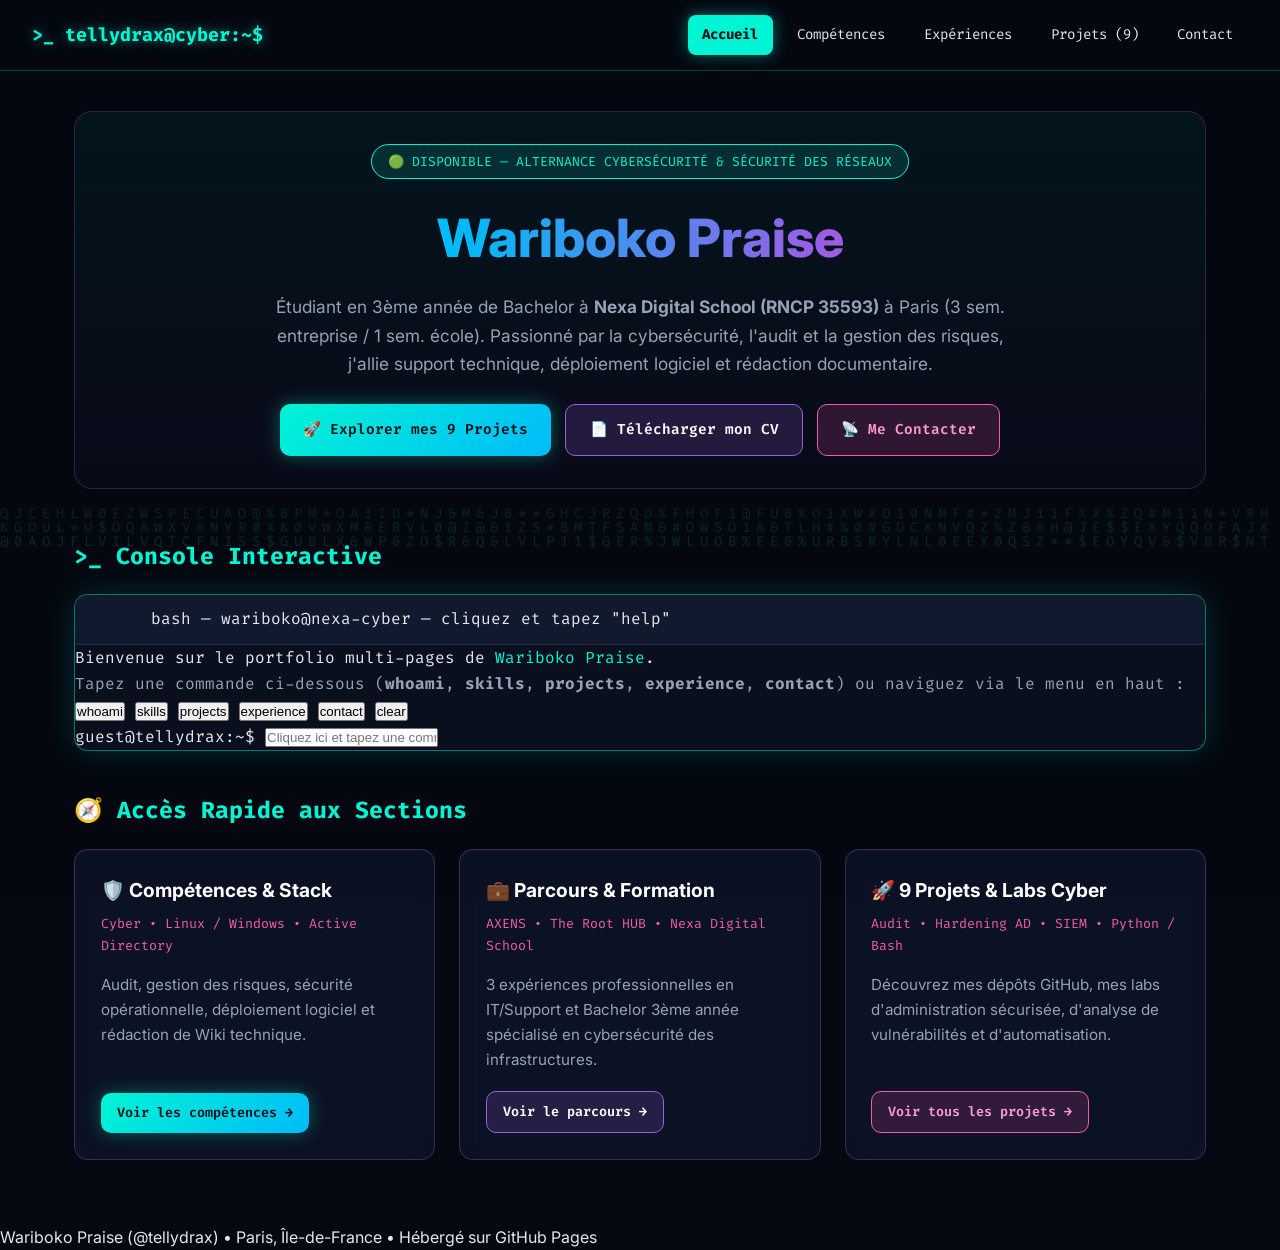
==== commit 69139eac: "Fix HTML footer and script tag formatting" ====
--- a/index.html
+++ b/index.html
@@ -94,3 +94,4 @@
 <script src="app.js"></script>
 </body>
 </html>
+
